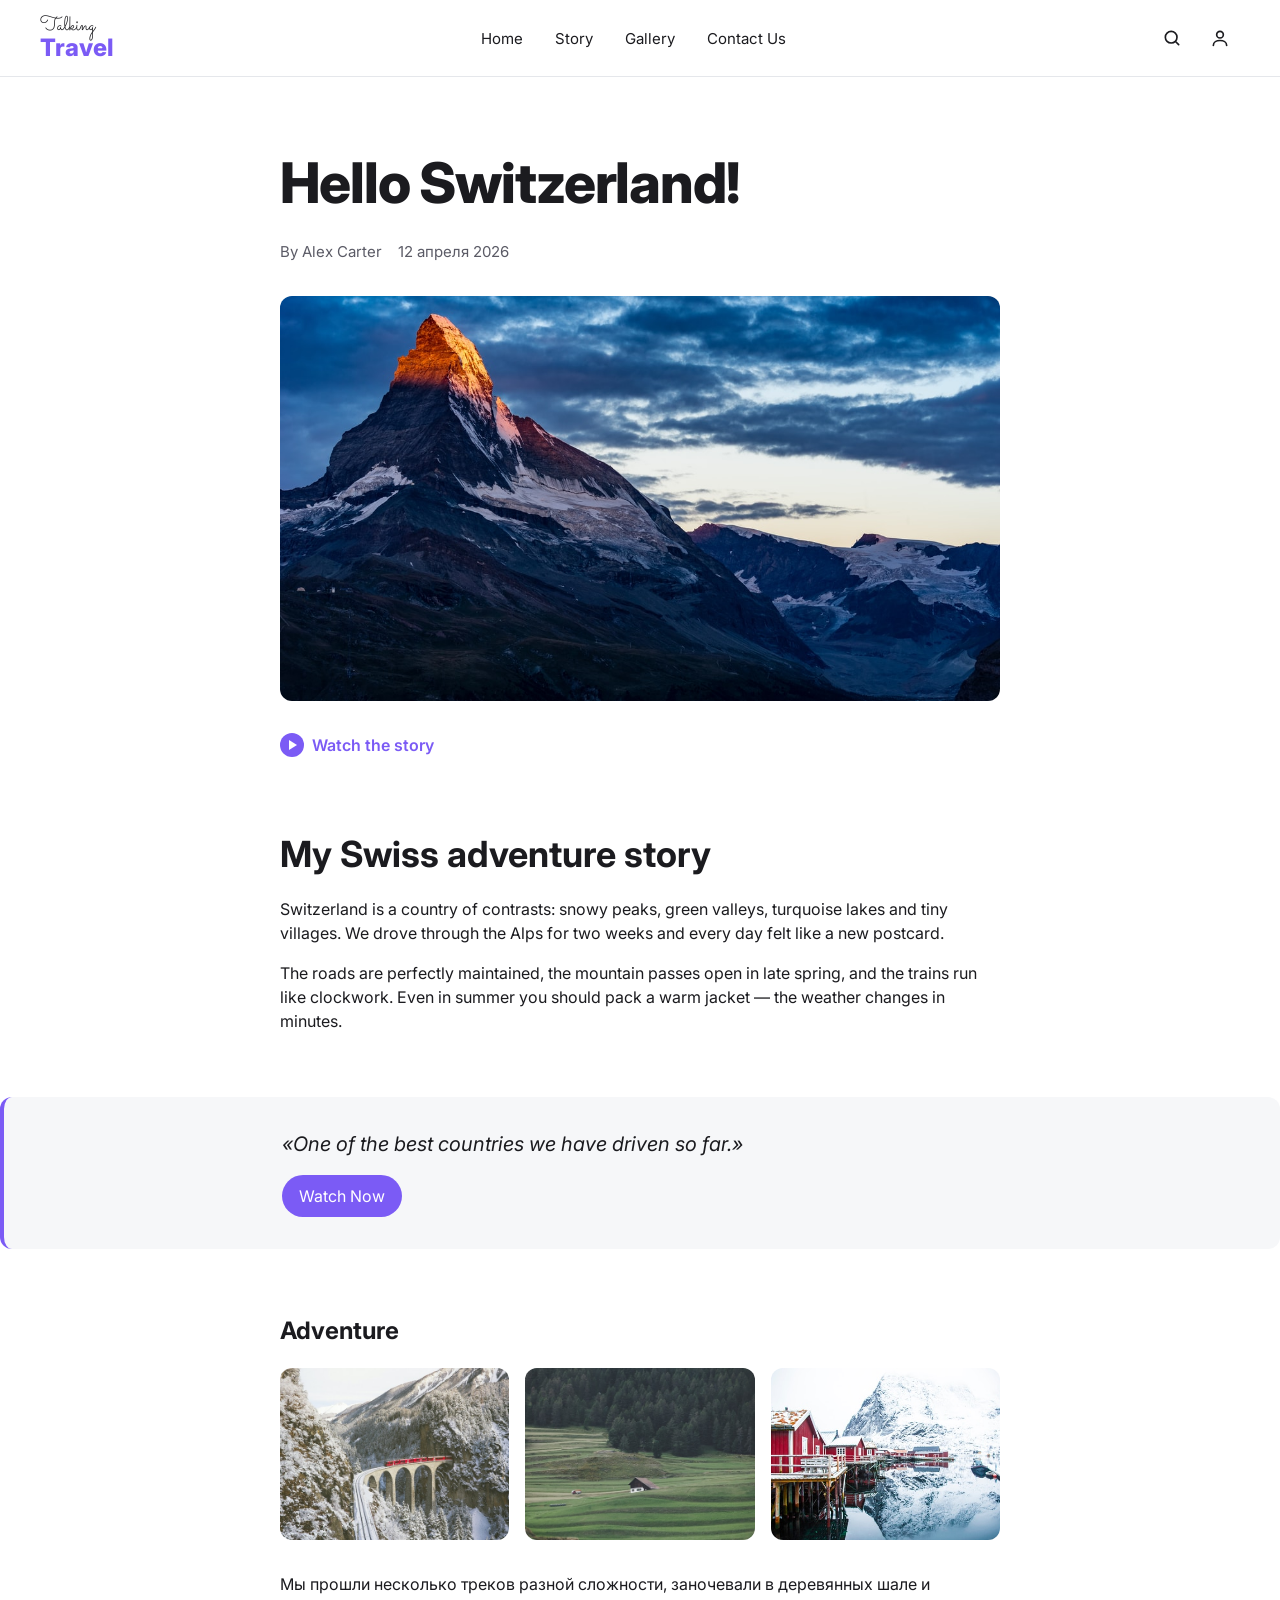
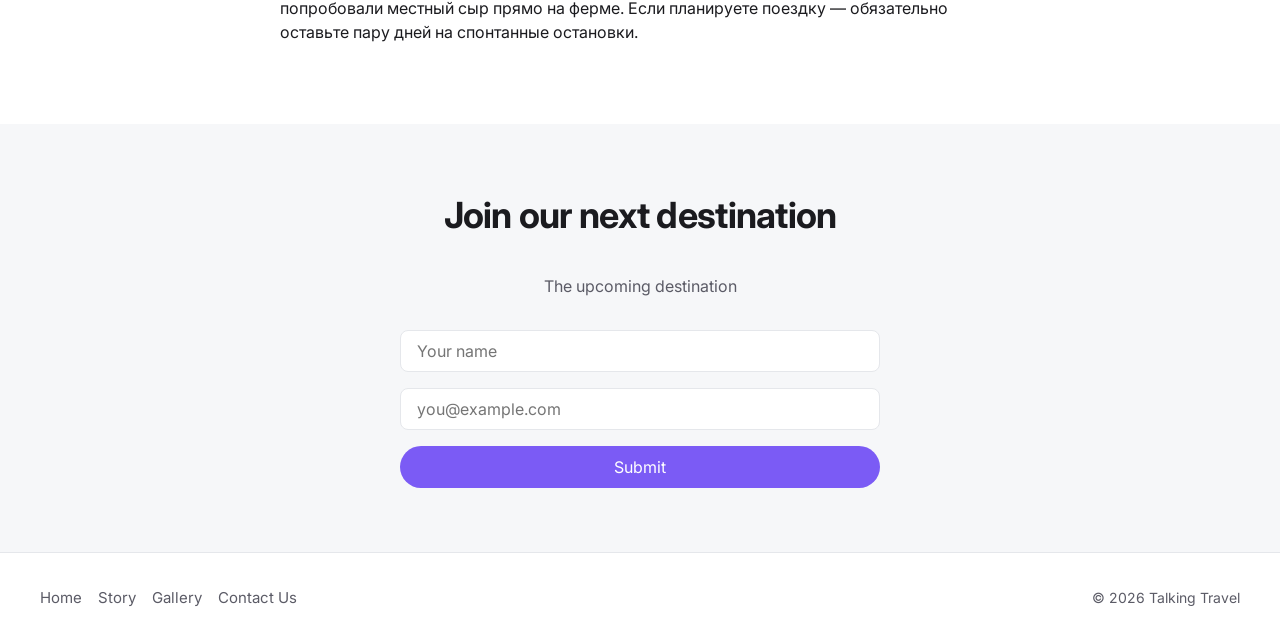
==== blog.html @ 144e3fc3 "add via guapso dkao'sd j" ====
<!DOCTYPE html>
<html lang="ru">
<head>
  <meta charset="UTF-8">
  <meta name="viewport" content="width=device-width, initial-scale=1">
  <title>Hello Switzerland! — Talking Travel</title>
  <link rel="preconnect" href="https://fonts.googleapis.com">
  <link rel="preconnect" href="https://fonts.gstatic.com" crossorigin>
  <link href="https://fonts.googleapis.com/css2?family=Inter:wght@400;600;700;800&family=Sacramento&display=swap" rel="stylesheet">
  <link rel="stylesheet" href="./css/style.css">
</head>
<body>
  <header class="site-header">
    <div class="container site-header__inner">
      <a class="logo" href="./index.html">
        <span class="logo__script">Talking</span>
        <span class="logo__bold">Travel</span>
      </a>

      <nav class="site-nav" aria-label="Основная навигация">
        <ul class="site-nav__list">
          <li><a class="site-nav__link" href="./index.html">Home</a></li>
          <li><a class="site-nav__link" href="./index.html#story">Story</a></li>
          <li><a class="site-nav__link" href="./index.html#gallery">Gallery</a></li>
          <li><a class="site-nav__link" href="#contact">Contact Us</a></li>
        </ul>
      </nav>

      <div class="site-header__actions">
        <button class="icon-button" type="button" aria-label="Поиск">
          <svg width="20" height="20" viewBox="0 0 24 24" fill="none" aria-hidden="true">
            <circle cx="11" cy="11" r="7" stroke="currentColor" stroke-width="2"/>
            <path d="M20 20l-3.5-3.5" stroke="currentColor" stroke-width="2" stroke-linecap="round"/>
          </svg>
        </button>
        <button class="icon-button" type="button" aria-label="Профиль">
          <svg width="20" height="20" viewBox="0 0 24 24" fill="none" aria-hidden="true">
            <circle cx="12" cy="8" r="4" stroke="currentColor" stroke-width="2"/>
            <path d="M4 21c0-4 4-6 8-6s8 2 8 6" stroke="currentColor" stroke-width="2" stroke-linecap="round"/>
          </svg>
        </button>
      </div>
    </div>
  </header>

  <main id="main">
    <article class="article">
      <header class="article__header">
        <div class="container article__container">
          <h1 class="article__title">Hello Switzerland!</h1>
          <div class="article__meta">
            <span class="article__author">By Alex Carter</span>
            <time datetime="2026-04-12">12 апреля 2026</time>
          </div>
          <img class="article__cover" src="./img/article-cover.jpg" alt="Заснеженные Альпы на закате" width="1200" height="675">
          <a class="article__video" href="#">
            <span class="icon-play" aria-hidden="true"></span>
            Watch the story
          </a>
        </div>
      </header>

      <section class="article__body" aria-labelledby="story-title">
        <div class="container article__container">
          <h2 id="story-title">My Swiss adventure story</h2>
          <p>
            Switzerland is a country of contrasts: snowy peaks, green valleys,
            turquoise lakes and tiny villages. We drove through the Alps for two
            weeks and every day felt like a new postcard.
          </p>
          <p>
            The roads are perfectly maintained, the mountain passes open in late
            spring, and the trains run like clockwork. Even in summer you should
            pack a warm jacket — the weather changes in minutes.
          </p>
        </div>
      </section>

      <blockquote class="blockquote">
        <div class="container article__container">
          <p>«One of the best countries we have driven so far.»</p>
          <a class="button button--primary" href="#">Watch Now</a>
        </div>
      </blockquote>

      <section class="adventure" aria-labelledby="adventure-title">
        <div class="container article__container">
          <h2 id="adventure-title">Adventure</h2>
          <div class="adventure__gallery">
            <img src="./img/adventure-1.jpg" alt="Дорога через перевал" width="400" height="300" loading="lazy">
            <img src="./img/adventure-2.jpg" alt="Деревянный шале" width="400" height="300" loading="lazy">
            <img src="./img/adventure-3.jpg" alt="Озеро в горах" width="400" height="300" loading="lazy">
          </div>
          <p>
            Мы прошли несколько треков разной сложности, заночевали в деревянных
            шале и попробовали местный сыр прямо на ферме. Если планируете поездку —
            обязательно оставьте пару дней на спонтанные остановки.
          </p>
        </div>
      </section>
    </article>

    <section class="join-form" id="join" aria-labelledby="join-title">
      <div class="container join-form__inner">
        <h2 id="join-title" class="section-title">Join our next destination</h2>
        <p class="join-form__subtitle">The upcoming destination</p>
        <form class="join-form__form" action="#" method="post">
          <label class="visually-hidden" for="join-name">Имя</label>
          <input id="join-name" name="name" type="text" placeholder="Your name" required>

          <label class="visually-hidden" for="join-email">Email</label>
          <input id="join-email" name="email" type="email" placeholder="you@example.com" required>

          <button class="button button--primary" type="submit">Submit</button>
        </form>
      </div>
    </section>
  </main>

  <footer class="site-footer" id="contact">
    <div class="container site-footer__inner">
      <nav aria-label="Навигация в подвале">
        <ul class="site-footer__list">
          <li><a href="./index.html">Home</a></li>
          <li><a href="./index.html#story">Story</a></li>
          <li><a href="./index.html#gallery">Gallery</a></li>
          <li><a href="#contact">Contact Us</a></li>
        </ul>
      </nav>
      <p class="site-footer__copy">© 2026 Talking Travel</p>
    </div>
  </footer>
</body>
</html>
---- css/style.css ----
/* ===== Токены ===== */
:root {
  --color-text: #1b1b1f;
  --color-muted: #5b5b66;
  --color-accent: #7B5BF5;
  --color-accent-hover: #6344E0;
  --color-surface: #ffffff;
  --color-surface-2: #f6f7f9;
  --color-border: #e5e7eb;

  --font-body: "Inter", system-ui, -apple-system, sans-serif;
  --font-script: "Sacramento", cursive;

  --step-0: 1rem;
  --step-1: 1.25rem;
  --step-2: clamp(1.5rem, 1rem + 2vw, 2.25rem);
  --step-3: clamp(2rem, 1.2rem + 3vw, 3.5rem);

  --space-2: 0.5rem;
  --space-4: 1rem;
  --space-8: 2rem;
  --space-16: 4rem;

  --radius-m: 12px;
  --radius-s: 8px;
  --radius-pill: 999px;
  --shadow-m: 0 1px 2px rgba(0,0,0,.04), 0 8px 24px rgba(0,0,0,.06);

  --container: 1200px;
}

/* ===== База ===== */
*, *::before, *::after { box-sizing: border-box; }
html { -webkit-text-size-adjust: 100%; scroll-behavior: smooth; }
body {
  margin: 0;
  font-family: var(--font-body);
  font-size: var(--step-0);
  line-height: 1.5;
  color: var(--color-text);
  background: var(--color-surface);
}
img { display: block; max-width: 100%; height: auto; }
a { color: inherit; }
button, input { font: inherit; }

:focus-visible {
  outline: 2px solid var(--color-accent);
  outline-offset: 2px;
}

.container {
  width: min(100% - 2 * var(--space-4), var(--container));
  margin-inline: auto;
}

.visually-hidden {
  position: absolute;
  width: 1px; height: 1px;
  margin: -1px; padding: 0;
  overflow: hidden;
  clip-path: inset(50%);
  white-space: nowrap;
}

.section-title {
  font-size: var(--step-2);
  margin: 0 0 var(--space-8);
  letter-spacing: -0.02em;
}

.eyebrow {
  text-transform: uppercase;
  letter-spacing: 0.08em;
  font-size: 0.75rem;
  font-weight: 600;
  color: var(--color-accent);
  margin: 0 0 var(--space-2);
}

.accent { color: var(--color-accent); }

/* ===== Шапка ===== */
.site-header {
  background: var(--color-surface);
  border-bottom: 1px solid var(--color-border);
  position: sticky;
  top: 0;
  z-index: 10;
}
.site-header__inner {
  display: flex;
  align-items: center;
  justify-content: space-between;
  gap: var(--space-4);
  padding-block: var(--space-4);
}

.logo {
  text-decoration: none;
  line-height: 1;
  display: inline-flex;
  flex-direction: column;
}
.logo__script {
  font-family: var(--font-script);
  font-size: 1.25rem;
  color: var(--color-text);
  line-height: 1;
}
.logo__bold {
  font-size: 1.5rem;
  font-weight: 800;
  color: var(--color-accent);
  line-height: 1;
}

.site-nav__list {
  display: flex;
  gap: var(--space-8);
  margin: 0; padding: 0;
  list-style: none;
}
.site-nav__link {
  text-decoration: none;
  color: var(--color-text);
  font-size: 0.9375rem;
}
.site-nav__link:hover { color: var(--color-accent); }
.site-nav__link[aria-current="page"] {
  color: var(--color-accent);
  font-weight: 600;
}

.site-header__actions {
  display: flex;
  gap: var(--space-2);
}
.icon-button {
  display: inline-flex;
  align-items: center;
  justify-content: center;
  width: 40px;
  height: 40px;
  border: none;
  background: transparent;
  border-radius: var(--radius-pill);
  color: var(--color-text);
  cursor: pointer;
  transition: background-color .15s ease, color .15s ease;
}
.icon-button:hover {
  background: var(--color-surface-2);
  color: var(--color-accent);
}

/* ===== Hero ===== */
.hero {
  background-image:
    linear-gradient(rgba(0,0,0,0.35), rgba(0,0,0,0.35)),
    url("../img/hero.jpg");
  background-size: cover;
  background-position: center;
  color: #fff;
}
.hero__inner {
  padding-block: var(--space-16);
  max-width: 720px;
}
.hero__title {
  font-size: var(--step-3);
  font-weight: 800;
  letter-spacing: -0.02em;
  margin: 0 0 var(--space-4);
  text-wrap: balance;
}
.hero__title .accent { color: #d6c7ff; }
.hero__text {
  font-size: var(--step-1);
  margin: 0 0 var(--space-8);
  max-width: 55ch;
  color: rgba(255,255,255,0.9);
}
.hero__actions {
  display: flex;
  flex-wrap: wrap;
  gap: var(--space-2);
}

/* Кнопки */
.button {
  display: inline-flex;
  align-items: center;
  gap: var(--space-2);
  padding: var(--space-2) var(--space-4);
  border-radius: var(--radius-pill);
  border: 1px solid transparent;
  text-decoration: none;
  cursor: pointer;
  transition: background-color .15s ease, color .15s ease, border-color .15s ease;
}
.button--primary {
  background: var(--color-accent);
  color: #fff;
}
.button--primary:hover { background: var(--color-accent-hover); }
.button--ghost {
  background: transparent;
  color: #fff;
  border-color: rgba(255,255,255,0.4);
}
.button--ghost:hover { border-color: #fff; }
.button--link {
  background: transparent;
  color: var(--color-text);
  padding: 0;
}
.button--link:hover { color: var(--color-accent); }
.button:active { transform: translateY(1px); }

/* Иконка play */
.icon-play {
  display: inline-block;
  width: 24px;
  height: 24px;
  border-radius: 50%;
  background: currentColor;
  position: relative;
  flex-shrink: 0;
}
.icon-play::after {
  content: "";
  position: absolute;
  top: 50%; left: 55%;
  transform: translate(-50%, -50%);
  border-style: solid;
  border-width: 5px 0 5px 8px;
  border-color: transparent transparent transparent var(--color-surface);
}
.button--ghost .icon-play { background: #fff; }
.button--ghost .icon-play::after { border-left-color: var(--color-accent); }

/* ===== Featured ===== */
.featured { padding-block: var(--space-16); }
.featured__inner {
  display: grid;
  gap: var(--space-8);
}
.featured__image {
  border-radius: var(--radius-m);
  box-shadow: var(--shadow-m);
}
.featured h2 {
  font-size: var(--step-2);
  margin: 0 0 var(--space-4);
  letter-spacing: -0.02em;
}
.featured__text {
  margin: 0 0 var(--space-8);
  max-width: 55ch;
  color: var(--color-muted);
}

/* ===== Destinations ===== */
.destinations { padding-block: var(--space-16); }
.destination-grid {
  display: grid;
  gap: var(--space-8);
  grid-template-columns: repeat(auto-fit, minmax(220px, 1fr));
  margin: 0; padding: 0;
  list-style: none;
}
.destination-card {
  display: flex;
  flex-direction: column;
  gap: var(--space-4);
  text-align: center;
}
.destination-card img {
  border-radius: var(--radius-m);
  aspect-ratio: 4 / 3;
  object-fit: cover;
  width: 100%;
}
.destination-card__title {
  margin: 0;
  font-size: var(--step-1);
  font-weight: 600;
}

/* ===== Join form ===== */
.join-form {
  background: var(--color-surface-2);
  padding-block: var(--space-16);
}
.join-form__inner {
  max-width: 480px;
  margin-inline: auto;
  text-align: center;
}
.join-form__subtitle {
  color: var(--color-muted);
  margin: 0 0 var(--space-8);
}
.join-form__form {
  display: grid;
  gap: var(--space-4);
  text-align: left;
}
.join-form__form input {
  width: 100%;
  padding: var(--space-2) var(--space-4);
  border: 1px solid var(--color-border);
  border-radius: var(--radius-s);
  background: var(--color-surface);
}
.join-form__form input:focus {
  border-color: var(--color-accent);
  outline: none;
  box-shadow: 0 0 0 3px rgba(123, 91, 245, 0.15);
}
.join-form__form .button {
  justify-content: center;
}

/* ===== Recent story ===== */
.recent { padding-block: var(--space-16); }
.recent-grid {
  display: grid;
  gap: var(--space-8);
  grid-template-columns: 1fr;
  margin: 0; padding: 0;
  list-style: none;
}
.story-card {
  display: flex;
  flex-direction: column;
  gap: var(--space-2);
}
.story-card img {
  border-radius: var(--radius-m);
  aspect-ratio: 4 / 3;
  object-fit: cover;
  width: 100%;
}
.story-card--large img { aspect-ratio: 16 / 9; }
.story-card__title {
  margin: 0;
  font-size: var(--step-1);
  font-weight: 600;
}
.story-card--large .story-card__title { font-size: var(--step-2); }
.story-card__excerpt {
  margin: 0;
  color: var(--color-muted);
}
.story-card__date {
  color: var(--color-muted);
  font-size: 0.875rem;
}

/* ===== Подвал ===== */
.site-footer {
  background: var(--color-surface);
  border-top: 1px solid var(--color-border);
  padding-block: var(--space-8);
}
.site-footer__inner {
  display: flex;
  flex-direction: column;
  gap: var(--space-4);
  align-items: flex-start;
}
.site-footer__list {
  display: flex;
  flex-wrap: wrap;
  gap: var(--space-4);
  list-style: none;
  padding: 0; margin: 0;
}
.site-footer__list a {
  text-decoration: none;
  color: var(--color-muted);
  font-size: 0.9375rem;
}
.site-footer__list a:hover { color: var(--color-accent); }
.site-footer__copy {
  color: var(--color-muted);
  margin: 0;
  font-size: 0.875rem;
}

/* ===== Blog article ===== */
.article { padding-block: var(--space-16); }
.article__container {
  max-width: 720px;
}
.article__header {
  margin-bottom: var(--space-16);
}
.article__title {
  font-size: var(--step-3);
  font-weight: 800;
  letter-spacing: -0.02em;
  margin: 0 0 var(--space-4);
}
.article__meta {
  display: flex;
  gap: var(--space-4);
  color: var(--color-muted);
  font-size: 0.9375rem;
  margin-bottom: var(--space-8);
}
.article__cover {
  border-radius: var(--radius-m);
  margin-bottom: var(--space-8);
  width: 100%;
  aspect-ratio: 16 / 9;
  object-fit: cover;
}
.article__video {
  display: inline-flex;
  align-items: center;
  gap: var(--space-2);
  text-decoration: none;
  color: var(--color-accent);
  font-weight: 600;
}
.article__video .icon-play { background: var(--color-accent); }
.article__video .icon-play::after { border-left-color: #fff; }

.article__body h2 {
  font-size: var(--step-2);
  margin: 0 0 var(--space-4);
}
.article__body p {
  margin: 0 0 var(--space-4);
  color: var(--color-text);
}
.article__body { margin-bottom: var(--space-16); }

/* Blockquote */
.blockquote {
  background: var(--color-surface-2);
  border-left: 4px solid var(--color-accent);
  border-radius: var(--radius-m);
  padding: var(--space-8);
  margin: 0 0 var(--space-16);
}
.blockquote p {
  font-style: italic;
  font-size: var(--step-1);
  margin: 0 0 var(--space-4);
}

/* Adventure */
.adventure__gallery {
  display: grid;
  gap: var(--space-4);
  grid-template-columns: repeat(auto-fit, minmax(180px, 1fr));
  margin-bottom: var(--space-8);
}
.adventure__gallery img {
  border-radius: var(--radius-m);
  aspect-ratio: 4 / 3;
  object-fit: cover;
  width: 100%;
}

/* ===== Адаптив: планшет (768px и шире) ===== */
@media (min-width: 48em) {
  .featured__inner {
    grid-template-columns: 1fr 1fr;
    align-items: center;
  }
  .recent-grid {
    grid-template-columns: 2fr 1fr;
    grid-template-areas:
      "large small1"
      "large small2";
  }
  .recent-grid__large { grid-area: large; }
  .recent-grid li:nth-child(2) { grid-area: small1; }
  .recent-grid li:nth-child(3) { grid-area: small2; }

  .site-footer__inner {
    flex-direction: row;
    justify-content: space-between;
    align-items: center;
  }
}

/* ===== Адаптив: мобильный (до 768px) ===== */
@media (max-width: 47.99em) {
  .site-header__inner {
    flex-wrap: wrap;
  }
  .site-nav {
    order: 3;
    width: 100%;
  }
  .site-nav__list {
    flex-direction: column;
    gap: var(--space-2);
    padding-block: var(--space-4);
    border-top: 1px solid var(--color-border);
  }
  .hero__inner { padding-block: var(--space-8); }
  .hero__title { font-size: clamp(1.75rem, 1.2rem + 4vw, 2.5rem); }
  .destination-grid {
    grid-template-columns: repeat(auto-fit, minmax(160px, 1fr));
  }
  .adventure__gallery {
    grid-template-columns: 1fr;
  }
}

/* ===== Состояния ===== */
.button[disabled],
.button:disabled {
  opacity: 0.5;
  cursor: not-allowed;
  pointer-events: none;
}

.button--primary:focus-visible,
.button--ghost:focus-visible,
.button--link:focus-visible {
  outline: 2px solid var(--color-accent);
  outline-offset: 2px;
}

.button--ghost:focus-visible {
  outline-color: #fff;
}

.site-nav__link:focus-visible {
  outline: 2px solid var(--color-accent);
  outline-offset: 4px;
  border-radius: 4px;
}

/* Уважение к настройкам пользователя */
@media (prefers-reduced-motion: reduce) {
  *, *::before, *::after {
    transition-duration: 0.01ms !important;
    animation-duration: 0.01ms !important;
    scroll-behavior: auto !important;
  }
}
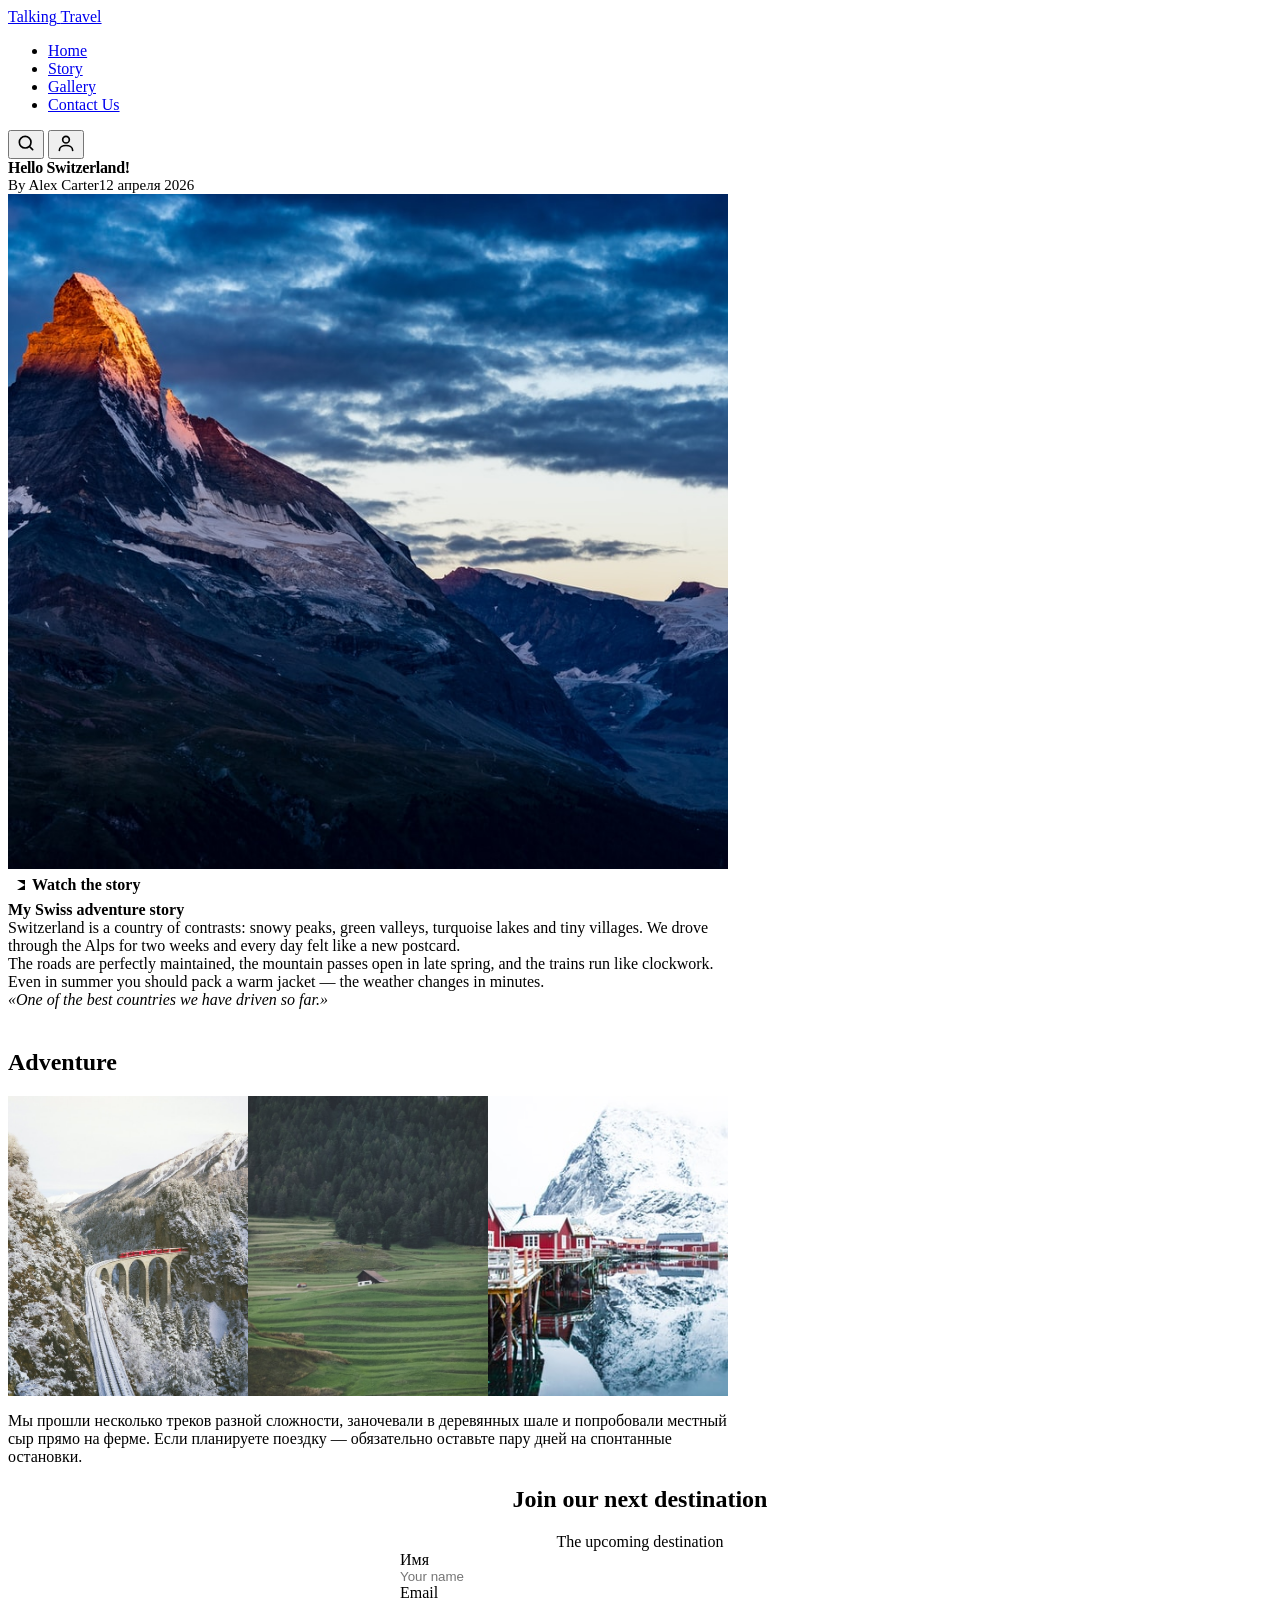
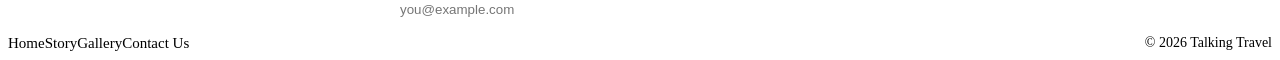
==== commit 3f8800ff: "xd" ====
--- a/blog.html
+++ b/blog.html
@@ -1,134 +1,134 @@
-<!DOCTYPE html>
-<html lang="ru">
-<head>
-  <meta charset="UTF-8">
-  <meta name="viewport" content="width=device-width, initial-scale=1">
-  <title>Hello Switzerland! — Talking Travel</title>
-  <link rel="preconnect" href="https://fonts.googleapis.com">
-  <link rel="preconnect" href="https://fonts.gstatic.com" crossorigin>
-  <link href="https://fonts.googleapis.com/css2?family=Inter:wght@400;600;700;800&family=Sacramento&display=swap" rel="stylesheet">
-  <link rel="stylesheet" href="./css/style.css">
-</head>
-<body>
-  <header class="site-header">
-    <div class="container site-header__inner">
-      <a class="logo" href="./index.html">
-        <span class="logo__script">Talking</span>
-        <span class="logo__bold">Travel</span>
-      </a>
-
-      <nav class="site-nav" aria-label="Основная навигация">
-        <ul class="site-nav__list">
-          <li><a class="site-nav__link" href="./index.html">Home</a></li>
-          <li><a class="site-nav__link" href="./index.html#story">Story</a></li>
-          <li><a class="site-nav__link" href="./index.html#gallery">Gallery</a></li>
-          <li><a class="site-nav__link" href="#contact">Contact Us</a></li>
-        </ul>
-      </nav>
-
-      <div class="site-header__actions">
-        <button class="icon-button" type="button" aria-label="Поиск">
-          <svg width="20" height="20" viewBox="0 0 24 24" fill="none" aria-hidden="true">
-            <circle cx="11" cy="11" r="7" stroke="currentColor" stroke-width="2"/>
-            <path d="M20 20l-3.5-3.5" stroke="currentColor" stroke-width="2" stroke-linecap="round"/>
-          </svg>
-        </button>
-        <button class="icon-button" type="button" aria-label="Профиль">
-          <svg width="20" height="20" viewBox="0 0 24 24" fill="none" aria-hidden="true">
-            <circle cx="12" cy="8" r="4" stroke="currentColor" stroke-width="2"/>
-            <path d="M4 21c0-4 4-6 8-6s8 2 8 6" stroke="currentColor" stroke-width="2" stroke-linecap="round"/>
-          </svg>
-        </button>
-      </div>
-    </div>
-  </header>
-
-  <main id="main">
-    <article class="article">
-      <header class="article__header">
-        <div class="container article__container">
-          <h1 class="article__title">Hello Switzerland!</h1>
-          <div class="article__meta">
-            <span class="article__author">By Alex Carter</span>
-            <time datetime="2026-04-12">12 апреля 2026</time>
-          </div>
-          <img class="article__cover" src="./img/article-cover.jpg" alt="Заснеженные Альпы на закате" width="1200" height="675">
-          <a class="article__video" href="#">
-            <span class="icon-play" aria-hidden="true"></span>
-            Watch the story
-          </a>
-        </div>
-      </header>
-
-      <section class="article__body" aria-labelledby="story-title">
-        <div class="container article__container">
-          <h2 id="story-title">My Swiss adventure story</h2>
-          <p>
-            Switzerland is a country of contrasts: snowy peaks, green valleys,
-            turquoise lakes and tiny villages. We drove through the Alps for two
-            weeks and every day felt like a new postcard.
-          </p>
-          <p>
-            The roads are perfectly maintained, the mountain passes open in late
-            spring, and the trains run like clockwork. Even in summer you should
-            pack a warm jacket — the weather changes in minutes.
-          </p>
-        </div>
-      </section>
-
-      <blockquote class="blockquote">
-        <div class="container article__container">
-          <p>«One of the best countries we have driven so far.»</p>
-          <a class="button button--primary" href="#">Watch Now</a>
-        </div>
-      </blockquote>
-
-      <section class="adventure" aria-labelledby="adventure-title">
-        <div class="container article__container">
-          <h2 id="adventure-title">Adventure</h2>
-          <div class="adventure__gallery">
-            <img src="./img/adventure-1.jpg" alt="Дорога через перевал" width="400" height="300" loading="lazy">
-            <img src="./img/adventure-2.jpg" alt="Деревянный шале" width="400" height="300" loading="lazy">
-            <img src="./img/adventure-3.jpg" alt="Озеро в горах" width="400" height="300" loading="lazy">
-          </div>
-          <p>
-            Мы прошли несколько треков разной сложности, заночевали в деревянных
-            шале и попробовали местный сыр прямо на ферме. Если планируете поездку —
-            обязательно оставьте пару дней на спонтанные остановки.
-          </p>
-        </div>
-      </section>
-    </article>
-
-    <section class="join-form" id="join" aria-labelledby="join-title">
-      <div class="container join-form__inner">
-        <h2 id="join-title" class="section-title">Join our next destination</h2>
-        <p class="join-form__subtitle">The upcoming destination</p>
-        <form class="join-form__form" action="#" method="post">
-          <label class="visually-hidden" for="join-name">Имя</label>
-          <input id="join-name" name="name" type="text" placeholder="Your name" required>
-
-          <label class="visually-hidden" for="join-email">Email</label>
-          <input id="join-email" name="email" type="email" placeholder="you@example.com" required>
-
-          <button class="button button--primary" type="submit">Submit</button>
-        </form>
-      </div>
-    </section>
-  </main>
-
-  <footer class="site-footer" id="contact">
-    <div class="container site-footer__inner">
-      <nav aria-label="Навигация в подвале">
-        <ul class="site-footer__list">
-          <li><a href="./index.html">Home</a></li>
-          <li><a href="./index.html#story">Story</a></li>
-          <li><a href="./index.html#gallery">Gallery</a></li>
-          <li><a href="#contact">Contact Us</a></li>
-        </ul>
-      </nav>
-      <p class="site-footer__copy">© 2026 Talking Travel</p>
-    </div>
-  </footer>
-</body>
+<!DOCTYPE html>
+<html lang="ru">
+<head>
+  <meta charset="UTF-8">
+  <meta name="viewport" content="width=device-width, initial-scale=1">
+  <title>Hello Switzerland! — Talking Travel</title>
+  <link rel="preconnect" href="https://fonts.googleapis.com">
+  <link rel="preconnect" href="https://fonts.gstatic.com" crossorigin>
+  <link href="https://fonts.googleapis.com/css2?family=Inter:wght@400;600;700;800&family=Sacramento&display=swap" rel="stylesheet">
+  <link rel="stylesheet" href="./css/style.css">
+</head>
+<body>
+  <header class="site-header">
+    <div class="container site-header__inner">
+      <a class="logo" href="./index.html">
+        <span class="logo__script">Talking</span>
+        <span class="logo__bold">Travel</span>
+      </a>
+
+      <nav class="site-nav" aria-label="Основная навигация">
+        <ul class="site-nav__list">
+          <li><a class="site-nav__link" href="./index.html">Home</a></li>
+          <li><a class="site-nav__link" href="./index.html#story">Story</a></li>
+          <li><a class="site-nav__link" href="./index.html#gallery">Gallery</a></li>
+          <li><a class="site-nav__link" href="#contact">Contact Us</a></li>
+        </ul>
+      </nav>
+
+      <div class="site-header__actions">
+        <button class="icon-button" type="button" aria-label="Поиск">
+          <svg width="20" height="20" viewBox="0 0 24 24" fill="none" aria-hidden="true">
+            <circle cx="11" cy="11" r="7" stroke="currentColor" stroke-width="2"/>
+            <path d="M20 20l-3.5-3.5" stroke="currentColor" stroke-width="2" stroke-linecap="round"/>
+          </svg>
+        </button>
+        <button class="icon-button" type="button" aria-label="Профиль">
+          <svg width="20" height="20" viewBox="0 0 24 24" fill="none" aria-hidden="true">
+            <circle cx="12" cy="8" r="4" stroke="currentColor" stroke-width="2"/>
+            <path d="M4 21c0-4 4-6 8-6s8 2 8 6" stroke="currentColor" stroke-width="2" stroke-linecap="round"/>
+          </svg>
+        </button>
+      </div>
+    </div>
+  </header>
+
+  <main id="main">
+    <article class="article">
+      <header class="article__header">
+        <div class="container article__container">
+          <h1 class="article__title">Hello Switzerland!</h1>
+          <div class="article__meta">
+            <span class="article__author">By Alex Carter</span>
+            <time datetime="2026-04-12">12 апреля 2026</time>
+          </div>
+          <img class="article__cover" src="./img/article-cover.jpg" alt="Заснеженные Альпы на закате" width="1200" height="675">
+          <a class="article__video" href="#">
+            <span class="icon-play" aria-hidden="true"></span>
+            Watch the story
+          </a>
+        </div>
+      </header>
+
+      <section class="article__body" aria-labelledby="story-title">
+        <div class="container article__container">
+          <h2 id="story-title">My Swiss adventure story</h2>
+          <p>
+            Switzerland is a country of contrasts: snowy peaks, green valleys,
+            turquoise lakes and tiny villages. We drove through the Alps for two
+            weeks and every day felt like a new postcard.
+          </p>
+          <p>
+            The roads are perfectly maintained, the mountain passes open in late
+            spring, and the trains run like clockwork. Even in summer you should
+            pack a warm jacket — the weather changes in minutes.
+          </p>
+        </div>
+      </section>
+
+      <blockquote class="blockquote">
+        <div class="container article__container">
+          <p>«One of the best countries we have driven so far.»</p>
+          <a class="button button--primary" href="#">Watch Now</a>
+        </div>
+      </blockquote>
+
+      <section class="adventure" aria-labelledby="adventure-title">
+        <div class="container article__container">
+          <h2 id="adventure-title">Adventure</h2>
+          <div class="adventure__gallery">
+            <img src="./img/adventure-1.jpg" alt="Дорога через перевал" width="400" height="300" loading="lazy">
+            <img src="./img/adventure-2.jpg" alt="Деревянный шале" width="400" height="300" loading="lazy">
+            <img src="./img/adventure-3.jpg" alt="Озеро в горах" width="400" height="300" loading="lazy">
+          </div>
+          <p>
+            Мы прошли несколько треков разной сложности, заночевали в деревянных
+            шале и попробовали местный сыр прямо на ферме. Если планируете поездку —
+            обязательно оставьте пару дней на спонтанные остановки.
+          </p>
+        </div>
+      </section>
+    </article>
+
+    <section class="join-form" id="join" aria-labelledby="join-title">
+      <div class="container join-form__inner">
+        <h2 id="join-title" class="section-title">Join our next destination</h2>
+        <p class="join-form__subtitle">The upcoming destination</p>
+        <form class="join-form__form" action="#" method="post">
+          <label class="visually-hidden" for="join-name">Имя</label>
+          <input id="join-name" name="name" type="text" placeholder="Your name" required>
+
+          <label class="visually-hidden" for="join-email">Email</label>
+          <input id="join-email" name="email" type="email" placeholder="you@example.com" required>
+
+          <button class="button button--primary" type="submit">Submit</button>
+        </form>
+      </div>
+    </section>
+  </main>
+
+  <footer class="site-footer" id="contact">
+    <div class="container site-footer__inner">
+      <nav aria-label="Навигация в подвале">
+        <ul class="site-footer__list">
+          <li><a href="./index.html">Home</a></li>
+          <li><a href="./index.html#story">Story</a></li>
+          <li><a href="./index.html#gallery">Gallery</a></li>
+          <li><a href="#contact">Contact Us</a></li>
+        </ul>
+      </nav>
+      <p class="site-footer__copy">© 2026 Talking Travel</p>
+    </div>
+  </footer>
+</body>
 </html>
--- a/css/style.css
+++ b/css/style.css
@@ -1,550 +1,1239 @@
-/* ===== Токены ===== */
-:root {
-  --color-text: #1b1b1f;
-  --color-muted: #5b5b66;
-  --color-accent: #7B5BF5;
-  --color-accent-hover: #6344E0;
-  --color-surface: #ffffff;
-  --color-surface-2: #f6f7f9;
-  --color-border: #e5e7eb;
-
-  --font-body: "Inter", system-ui, -apple-system, sans-serif;
-  --font-script: "Sacramento", cursive;
-
-  --step-0: 1rem;
-  --step-1: 1.25rem;
-  --step-2: clamp(1.5rem, 1rem + 2vw, 2.25rem);
-  --step-3: clamp(2rem, 1.2rem + 3vw, 3.5rem);
-
-  --space-2: 0.5rem;
-  --space-4: 1rem;
-  --space-8: 2rem;
-  --space-16: 4rem;
-
-  --radius-m: 12px;
-  --radius-s: 8px;
-  --radius-pill: 999px;
-  --shadow-m: 0 1px 2px rgba(0,0,0,.04), 0 8px 24px rgba(0,0,0,.06);
-
-  --container: 1200px;
-}
-
-/* ===== База ===== */
-*, *::before, *::after { box-sizing: border-box; }
-html { -webkit-text-size-adjust: 100%; scroll-behavior: smooth; }
-body {
-  margin: 0;
-  font-family: var(--font-body);
-  font-size: var(--step-0);
-  line-height: 1.5;
-  color: var(--color-text);
-  background: var(--color-surface);
-}
-img { display: block; max-width: 100%; height: auto; }
-a { color: inherit; }
-button, input { font: inherit; }
-
-:focus-visible {
-  outline: 2px solid var(--color-accent);
-  outline-offset: 2px;
-}
-
-.container {
-  width: min(100% - 2 * var(--space-4), var(--container));
-  margin-inline: auto;
-}
-
-.visually-hidden {
-  position: absolute;
-  width: 1px; height: 1px;
-  margin: -1px; padding: 0;
-  overflow: hidden;
-  clip-path: inset(50%);
-  white-space: nowrap;
-}
-
-.section-title {
-  font-size: var(--step-2);
-  margin: 0 0 var(--space-8);
-  letter-spacing: -0.02em;
-}
-
-.eyebrow {
-  text-transform: uppercase;
-  letter-spacing: 0.08em;
-  font-size: 0.75rem;
-  font-weight: 600;
-  color: var(--color-accent);
-  margin: 0 0 var(--space-2);
-}
-
-.accent { color: var(--color-accent); }
-
-/* ===== Шапка ===== */
-.site-header {
-  background: var(--color-surface);
-  border-bottom: 1px solid var(--color-border);
-  position: sticky;
-  top: 0;
-  z-index: 10;
-}
-.site-header__inner {
-  display: flex;
-  align-items: center;
-  justify-content: space-between;
-  gap: var(--space-4);
-  padding-block: var(--space-4);
-}
-
-.logo {
-  text-decoration: none;
-  line-height: 1;
-  display: inline-flex;
-  flex-direction: column;
-}
-.logo__script {
-  font-family: var(--font-script);
-  font-size: 1.25rem;
-  color: var(--color-text);
-  line-height: 1;
-}
-.logo__bold {
-  font-size: 1.5rem;
-  font-weight: 800;
-  color: var(--color-accent);
-  line-height: 1;
-}
-
-.site-nav__list {
-  display: flex;
-  gap: var(--space-8);
-  margin: 0; padding: 0;
-  list-style: none;
-}
-.site-nav__link {
-  text-decoration: none;
-  color: var(--color-text);
-  font-size: 0.9375rem;
-}
-.site-nav__link:hover { color: var(--color-accent); }
-.site-nav__link[aria-current="page"] {
-  color: var(--color-accent);
-  font-weight: 600;
-}
-
-.site-header__actions {
-  display: flex;
-  gap: var(--space-2);
-}
-.icon-button {
-  display: inline-flex;
-  align-items: center;
-  justify-content: center;
-  width: 40px;
-  height: 40px;
-  border: none;
-  background: transparent;
-  border-radius: var(--radius-pill);
-  color: var(--color-text);
-  cursor: pointer;
-  transition: background-color .15s ease, color .15s ease;
-}
-.icon-button:hover {
-  background: var(--color-surface-2);
-  color: var(--color-accent);
-}
-
-/* ===== Hero ===== */
-.hero {
-  background-image:
-    linear-gradient(rgba(0,0,0,0.35), rgba(0,0,0,0.35)),
-    url("../img/hero.jpg");
-  background-size: cover;
-  background-position: center;
-  color: #fff;
-}
-.hero__inner {
-  padding-block: var(--space-16);
-  max-width: 720px;
-}
-.hero__title {
-  font-size: var(--step-3);
-  font-weight: 800;
-  letter-spacing: -0.02em;
-  margin: 0 0 var(--space-4);
-  text-wrap: balance;
-}
-.hero__title .accent { color: #d6c7ff; }
-.hero__text {
-  font-size: var(--step-1);
-  margin: 0 0 var(--space-8);
-  max-width: 55ch;
-  color: rgba(255,255,255,0.9);
-}
-.hero__actions {
-  display: flex;
-  flex-wrap: wrap;
-  gap: var(--space-2);
-}
-
-/* Кнопки */
-.button {
-  display: inline-flex;
-  align-items: center;
-  gap: var(--space-2);
-  padding: var(--space-2) var(--space-4);
-  border-radius: var(--radius-pill);
-  border: 1px solid transparent;
-  text-decoration: none;
-  cursor: pointer;
-  transition: background-color .15s ease, color .15s ease, border-color .15s ease;
-}
-.button--primary {
-  background: var(--color-accent);
-  color: #fff;
-}
-.button--primary:hover { background: var(--color-accent-hover); }
-.button--ghost {
-  background: transparent;
-  color: #fff;
-  border-color: rgba(255,255,255,0.4);
-}
-.button--ghost:hover { border-color: #fff; }
-.button--link {
-  background: transparent;
-  color: var(--color-text);
-  padding: 0;
-}
-.button--link:hover { color: var(--color-accent); }
-.button:active { transform: translateY(1px); }
-
-/* Иконка play */
-.icon-play {
-  display: inline-block;
-  width: 24px;
-  height: 24px;
-  border-radius: 50%;
-  background: currentColor;
-  position: relative;
-  flex-shrink: 0;
-}
-.icon-play::after {
-  content: "";
-  position: absolute;
-  top: 50%; left: 55%;
-  transform: translate(-50%, -50%);
-  border-style: solid;
-  border-width: 5px 0 5px 8px;
-  border-color: transparent transparent transparent var(--color-surface);
-}
-.button--ghost .icon-play { background: #fff; }
-.button--ghost .icon-play::after { border-left-color: var(--color-accent); }
-
-/* ===== Featured ===== */
-.featured { padding-block: var(--space-16); }
-.featured__inner {
-  display: grid;
-  gap: var(--space-8);
-}
-.featured__image {
-  border-radius: var(--radius-m);
-  box-shadow: var(--shadow-m);
-}
-.featured h2 {
-  font-size: var(--step-2);
-  margin: 0 0 var(--space-4);
-  letter-spacing: -0.02em;
-}
-.featured__text {
-  margin: 0 0 var(--space-8);
-  max-width: 55ch;
-  color: var(--color-muted);
-}
-
-/* ===== Destinations ===== */
-.destinations { padding-block: var(--space-16); }
-.destination-grid {
-  display: grid;
-  gap: var(--space-8);
-  grid-template-columns: repeat(auto-fit, minmax(220px, 1fr));
-  margin: 0; padding: 0;
-  list-style: none;
-}
-.destination-card {
-  display: flex;
-  flex-direction: column;
-  gap: var(--space-4);
-  text-align: center;
-}
-.destination-card img {
-  border-radius: var(--radius-m);
-  aspect-ratio: 4 / 3;
-  object-fit: cover;
-  width: 100%;
-}
-.destination-card__title {
-  margin: 0;
-  font-size: var(--step-1);
-  font-weight: 600;
-}
-
-/* ===== Join form ===== */
-.join-form {
-  background: var(--color-surface-2);
-  padding-block: var(--space-16);
-}
-.join-form__inner {
-  max-width: 480px;
-  margin-inline: auto;
-  text-align: center;
-}
-.join-form__subtitle {
-  color: var(--color-muted);
-  margin: 0 0 var(--space-8);
-}
-.join-form__form {
-  display: grid;
-  gap: var(--space-4);
-  text-align: left;
-}
-.join-form__form input {
-  width: 100%;
-  padding: var(--space-2) var(--space-4);
-  border: 1px solid var(--color-border);
-  border-radius: var(--radius-s);
-  background: var(--color-surface);
-}
-.join-form__form input:focus {
-  border-color: var(--color-accent);
-  outline: none;
-  box-shadow: 0 0 0 3px rgba(123, 91, 245, 0.15);
-}
-.join-form__form .button {
-  justify-content: center;
-}
-
-/* ===== Recent story ===== */
-.recent { padding-block: var(--space-16); }
-.recent-grid {
-  display: grid;
-  gap: var(--space-8);
-  grid-template-columns: 1fr;
-  margin: 0; padding: 0;
-  list-style: none;
-}
-.story-card {
-  display: flex;
-  flex-direction: column;
-  gap: var(--space-2);
-}
-.story-card img {
-  border-radius: var(--radius-m);
-  aspect-ratio: 4 / 3;
-  object-fit: cover;
-  width: 100%;
-}
-.story-card--large img { aspect-ratio: 16 / 9; }
-.story-card__title {
-  margin: 0;
-  font-size: var(--step-1);
-  font-weight: 600;
-}
-.story-card--large .story-card__title { font-size: var(--step-2); }
-.story-card__excerpt {
-  margin: 0;
-  color: var(--color-muted);
-}
-.story-card__date {
-  color: var(--color-muted);
-  font-size: 0.875rem;
-}
-
-/* ===== Подвал ===== */
-.site-footer {
-  background: var(--color-surface);
-  border-top: 1px solid var(--color-border);
-  padding-block: var(--space-8);
-}
-.site-footer__inner {
-  display: flex;
-  flex-direction: column;
-  gap: var(--space-4);
-  align-items: flex-start;
-}
-.site-footer__list {
-  display: flex;
-  flex-wrap: wrap;
-  gap: var(--space-4);
-  list-style: none;
-  padding: 0; margin: 0;
-}
-.site-footer__list a {
-  text-decoration: none;
-  color: var(--color-muted);
-  font-size: 0.9375rem;
-}
-.site-footer__list a:hover { color: var(--color-accent); }
-.site-footer__copy {
-  color: var(--color-muted);
-  margin: 0;
-  font-size: 0.875rem;
-}
-
-/* ===== Blog article ===== */
-.article { padding-block: var(--space-16); }
-.article__container {
-  max-width: 720px;
-}
-.article__header {
-  margin-bottom: var(--space-16);
-}
-.article__title {
-  font-size: var(--step-3);
-  font-weight: 800;
-  letter-spacing: -0.02em;
-  margin: 0 0 var(--space-4);
-}
-.article__meta {
-  display: flex;
-  gap: var(--space-4);
-  color: var(--color-muted);
-  font-size: 0.9375rem;
-  margin-bottom: var(--space-8);
-}
-.article__cover {
-  border-radius: var(--radius-m);
-  margin-bottom: var(--space-8);
-  width: 100%;
-  aspect-ratio: 16 / 9;
-  object-fit: cover;
-}
-.article__video {
-  display: inline-flex;
-  align-items: center;
-  gap: var(--space-2);
-  text-decoration: none;
-  color: var(--color-accent);
-  font-weight: 600;
-}
-.article__video .icon-play { background: var(--color-accent); }
-.article__video .icon-play::after { border-left-color: #fff; }
-
-.article__body h2 {
-  font-size: var(--step-2);
-  margin: 0 0 var(--space-4);
-}
-.article__body p {
-  margin: 0 0 var(--space-4);
-  color: var(--color-text);
-}
-.article__body { margin-bottom: var(--space-16); }
-
-/* Blockquote */
-.blockquote {
-  background: var(--color-surface-2);
-  border-left: 4px solid var(--color-accent);
-  border-radius: var(--radius-m);
-  padding: var(--space-8);
-  margin: 0 0 var(--space-16);
-}
-.blockquote p {
-  font-style: italic;
-  font-size: var(--step-1);
-  margin: 0 0 var(--space-4);
-}
-
-/* Adventure */
-.adventure__gallery {
-  display: grid;
-  gap: var(--space-4);
-  grid-template-columns: repeat(auto-fit, minmax(180px, 1fr));
-  margin-bottom: var(--space-8);
-}
-.adventure__gallery img {
-  border-radius: var(--radius-m);
-  aspect-ratio: 4 / 3;
-  object-fit: cover;
-  width: 100%;
-}
-
-/* ===== Адаптив: планшет (768px и шире) ===== */
-@media (min-width: 48em) {
-  .featured__inner {
-    grid-template-columns: 1fr 1fr;
-    align-items: center;
-  }
-  .recent-grid {
-    grid-template-columns: 2fr 1fr;
-    grid-template-areas:
-      "large small1"
-      "large small2";
-  }
-  .recent-grid__large { grid-area: large; }
-  .recent-grid li:nth-child(2) { grid-area: small1; }
-  .recent-grid li:nth-child(3) { grid-area: small2; }
-
-  .site-footer__inner {
-    flex-direction: row;
-    justify-content: space-between;
-    align-items: center;
-  }
-}
-
-/* ===== Адаптив: мобильный (до 768px) ===== */
-@media (max-width: 47.99em) {
-  .site-header__inner {
-    flex-wrap: wrap;
-  }
-  .site-nav {
-    order: 3;
-    width: 100%;
-  }
-  .site-nav__list {
-    flex-direction: column;
-    gap: var(--space-2);
-    padding-block: var(--space-4);
-    border-top: 1px solid var(--color-border);
-  }
-  .hero__inner { padding-block: var(--space-8); }
-  .hero__title { font-size: clamp(1.75rem, 1.2rem + 4vw, 2.5rem); }
-  .destination-grid {
-    grid-template-columns: repeat(auto-fit, minmax(160px, 1fr));
-  }
-  .adventure__gallery {
-    grid-template-columns: 1fr;
-  }
-}
-
-/* ===== Состояния ===== */
-.button[disabled],
-.button:disabled {
-  opacity: 0.5;
-  cursor: not-allowed;
-  pointer-events: none;
-}
-
-.button--primary:focus-visible,
-.button--ghost:focus-visible,
-.button--link:focus-visible {
-  outline: 2px solid var(--color-accent);
-  outline-offset: 2px;
-}
-
-.button--ghost:focus-visible {
-  outline-color: #fff;
-}
-
-.site-nav__link:focus-visible {
-  outline: 2px solid var(--color-accent);
-  outline-offset: 4px;
-  border-radius: 4px;
-}
-
-/* Уважение к настройкам пользователя */
-@media (prefers-reduced-motion: reduce) {
-  *, *::before, *::after {
-    transition-duration: 0.01ms !important;
-    animation-duration: 0.01ms !important;
-    scroll-behavior: auto !important;
-  }
-}+<<<<<<< HEAD
+@font-face {
+  font-family: Roboto;
+  src: url('../assets/fonts/roboto-regular.ttf') format('truetype');
+  font-weight: 400;
+  font-display: swap;
+}
+
+@font-face {
+  font-family: Roboto;
+  src: url('../assets/fonts/roboto-bold.ttf') format('truetype');
+  font-weight: 700;
+  font-display: swap;
+}
+
+@font-face {
+  font-family: 'Changa One';
+  src: url('../assets/fonts/changa-one.ttf') format('truetype');
+  font-weight: 400;
+  font-display: swap;
+}
+=======
+/* ===== Токены ===== */
+:root {
+  --color-text: #1b1b1f;
+  --color-muted: #5b5b66;
+  --color-accent: #7B5BF5;
+  --color-accent-hover: #6344E0;
+  --color-surface: #ffffff;
+  --color-surface-2: #f6f7f9;
+  --color-border: #e5e7eb;
+>>>>>>> 144e3fc39794387bf8c9df3474dcb271ab37d3b1
+
+  --font-body: "Inter", system-ui, -apple-system, sans-serif;
+  --font-script: "Sacramento", cursive;
+
+<<<<<<< HEAD
+body {
+  margin: 0;
+  color: #434343;
+  background: #fff;
+  font-family: Roboto, Arial, sans-serif;
+  font-size: 16px;
+  line-height: 1.6;
+}
+
+h1, h2, h3, p {
+  margin: 0;
+}
+
+h1, h2, h3 {
+  font-family: 'Changa One', Arial, sans-serif;
+  font-weight: 400;
+}
+
+h2 {
+  font-size: 39px;
+  line-height: 40px;
+}
+
+h3 {
+  font-size: 24px;
+  line-height: 36px;
+}
+
+a {
+  color: #8a53ff;
+  text-decoration: none;
+}
+
+a:hover {
+  text-decoration: underline;
+}
+
+img {
+  display: block;
+}
+
+ul {
+  margin: 0;
+  padding: 0;
+  list-style: none;
+}
+
+input, select, textarea, button {
+  font: inherit;
+}
+
+a:focus-visible, summary:focus-visible, button:focus-visible,
+input:focus-visible, select:focus-visible, textarea:focus-visible {
+  outline: 2px solid #8a53ff;
+  outline-offset: 4px;
+}
+
+.container {
+  width: calc(100% - 40px);
+  max-width: 1200px;
+  margin: 0 auto;
+}
+
+.narrow-container {
+  max-width: 1160px;
+}
+
+.site-header {
+  padding: 13px 0;
+  box-shadow: 0 4px 8px rgba(0, 0, 0, 0.04);
+}
+
+.header-inner, .nav-links, .header-actions, .footer-inner, .footer-links {
+  display: flex;
+  align-items: center;
+}
+
+.header-inner {
+  gap: 18px;
+}
+
+.logo {
+  margin-right: auto;
+}
+
+.nav-links {
+  justify-content: space-between;
+  width: 359px;
+}
+
+.nav-links a {
+  color: #495367;
+}
+
+.nav-links .active {
+  color: #8a53ff;
+}
+
+.header-actions {
+  gap: 18px;
+  padding-left: 18px;
+  border-left: 1px solid #eee;
+}
+
+.header-actions a {
+  display: flex;
+  align-items: center;
+  justify-content: center;
+  min-height: 24px;
+}
+
+.mobile-menu {
+  display: none;
+=======
+  --step-0: 1rem;
+  --step-1: 1.25rem;
+  --step-2: clamp(1.5rem, 1rem + 2vw, 2.25rem);
+  --step-3: clamp(2rem, 1.2rem + 3vw, 3.5rem);
+
+  --space-2: 0.5rem;
+  --space-4: 1rem;
+  --space-8: 2rem;
+  --space-16: 4rem;
+
+  --radius-m: 12px;
+  --radius-s: 8px;
+  --radius-pill: 999px;
+  --shadow-m: 0 1px 2px rgba(0,0,0,.04), 0 8px 24px rgba(0,0,0,.06);
+
+  --container: 1200px;
+}
+
+/* ===== База ===== */
+*, *::before, *::after { box-sizing: border-box; }
+html { -webkit-text-size-adjust: 100%; scroll-behavior: smooth; }
+body {
+  margin: 0;
+  font-family: var(--font-body);
+  font-size: var(--step-0);
+  line-height: 1.5;
+  color: var(--color-text);
+  background: var(--color-surface);
+}
+img { display: block; max-width: 100%; height: auto; }
+a { color: inherit; }
+button, input { font: inherit; }
+
+:focus-visible {
+  outline: 2px solid var(--color-accent);
+  outline-offset: 2px;
+}
+
+.container {
+  width: min(100% - 2 * var(--space-4), var(--container));
+  margin-inline: auto;
+}
+
+.visually-hidden {
+  position: absolute;
+  width: 1px; height: 1px;
+  margin: -1px; padding: 0;
+  overflow: hidden;
+  clip-path: inset(50%);
+  white-space: nowrap;
+}
+
+.section-title {
+  font-size: var(--step-2);
+  margin: 0 0 var(--space-8);
+  letter-spacing: -0.02em;
+}
+
+.eyebrow {
+  text-transform: uppercase;
+  letter-spacing: 0.08em;
+  font-size: 0.75rem;
+  font-weight: 600;
+  color: var(--color-accent);
+  margin: 0 0 var(--space-2);
+}
+
+.accent { color: var(--color-accent); }
+
+/* ===== Шапка ===== */
+.site-header {
+  background: var(--color-surface);
+  border-bottom: 1px solid var(--color-border);
+  position: sticky;
+  top: 0;
+  z-index: 10;
+}
+.site-header__inner {
+  display: flex;
+  align-items: center;
+  justify-content: space-between;
+  gap: var(--space-4);
+  padding-block: var(--space-4);
+}
+
+.logo {
+  text-decoration: none;
+  line-height: 1;
+  display: inline-flex;
+  flex-direction: column;
+}
+.logo__script {
+  font-family: var(--font-script);
+  font-size: 1.25rem;
+  color: var(--color-text);
+  line-height: 1;
+}
+.logo__bold {
+  font-size: 1.5rem;
+  font-weight: 800;
+  color: var(--color-accent);
+  line-height: 1;
+}
+
+.site-nav__list {
+  display: flex;
+  gap: var(--space-8);
+  margin: 0; padding: 0;
+  list-style: none;
+}
+.site-nav__link {
+  text-decoration: none;
+  color: var(--color-text);
+  font-size: 0.9375rem;
+}
+.site-nav__link:hover { color: var(--color-accent); }
+.site-nav__link[aria-current="page"] {
+  color: var(--color-accent);
+  font-weight: 600;
+}
+
+.site-header__actions {
+  display: flex;
+  gap: var(--space-2);
+}
+.icon-button {
+  display: inline-flex;
+  align-items: center;
+  justify-content: center;
+  width: 40px;
+  height: 40px;
+  border: none;
+  background: transparent;
+  border-radius: var(--radius-pill);
+  color: var(--color-text);
+  cursor: pointer;
+  transition: background-color .15s ease, color .15s ease;
+}
+.icon-button:hover {
+  background: var(--color-surface-2);
+  color: var(--color-accent);
+>>>>>>> 144e3fc39794387bf8c9df3474dcb271ab37d3b1
+}
+
+/* ===== Hero ===== */
+.hero {
+<<<<<<< HEAD
+  background-image: linear-gradient(90deg, #fff 1%, rgba(255, 255, 255, 0) 76%), url('../assets/travel/hero.png');
+  background-position: center;
+  background-size: cover;
+}
+
+.hero-content {
+  display: flex;
+  flex-direction: column;
+  justify-content: center;
+  min-height: 580px;
+  max-width: 505px;
+  padding: 40px 0;
+}
+
+.hero h1 {
+  font-size: 73px;
+  line-height: 84px;
+  letter-spacing: -0.73px;
+}
+
+.hero h1 span {
+  color: #8a53ff;
+}
+
+.hero p {
+  margin-top: 12px;
+  font-size: 22px;
+  line-height: 36px;
+}
+
+.hero-actions {
+  display: flex;
+  align-items: center;
+  flex-wrap: wrap;
+  gap: 24px;
+  margin-top: 34px;
+}
+
+.button {
+  display: inline-flex;
+  align-items: center;
+  justify-content: center;
+  min-height: 46px;
+  padding: 10px 24px;
+  border: 0;
+  border-radius: 4px;
+  color: #fff;
+  background: #8a53ff;
+  font-size: 16px;
+  cursor: pointer;
+}
+
+.button:hover {
+  background: #7442e8;
+  text-decoration: none;
+}
+
+.video-link {
+  display: inline-flex;
+  align-items: center;
+  gap: 10px;
+  color: #434343;
+}
+
+.accent-link {
+  gap: 12px;
+  color: #8a53ff;
+}
+
+.featured {
+  padding: 107px 0;
+}
+
+.featured-grid {
+  display: grid;
+  grid-template-columns: repeat(2, minmax(0, 1fr));
+  align-items: start;
+}
+
+.featured-image {
+  padding-right: 40px;
+}
+
+.featured-image img {
+  width: 100%;
+  height: 338px;
+  border-radius: 8px;
+  object-fit: cover;
+}
+
+.featured-content {
+  padding: 30px;
+}
+
+.eyebrow {
+  color: #8a53ff;
+  font-size: 18px;
+  font-weight: 700;
+  line-height: 21px;
+  letter-spacing: 1.08px;
+  text-transform: uppercase;
+}
+
+.featured h2 {
+  margin-top: 8px;
+  line-height: 36px;
+}
+
+.featured-description {
+  margin: 8px 0 24px;
+  font-size: 18px;
+  line-height: 33px;
+}
+
+.section-heading {
+  text-align: center;
+}
+
+.section-heading h2 {
+  margin-top: 15px;
+}
+
+.destinations {
+  padding: 24px 0 70px;
+}
+
+.destinations h2 {
+  margin-top: 8px;
+}
+
+.destination-grid {
+  display: grid;
+  grid-template-columns: repeat(4, minmax(0, 1fr));
+  margin-top: 48px;
+}
+
+.destination-card {
+  padding: 16px;
+  text-align: center;
+}
+
+.destination-card img {
+  width: 100%;
+  height: 317px;
+  border-radius: 8px;
+  object-fit: cover;
+}
+
+.destination-card h3 {
+  margin-top: 10px;
+}
+
+.destination-card a {
+  display: block;
+  line-height: 15px;
+}
+
+.community {
+  min-height: 901px;
+  padding: 94px 20px 89px;
+  background: #f7f8f9 url('../assets/travel/community.png') center / cover no-repeat;
+}
+
+.community-inner {
+  max-width: 617px;
+  margin: 0 auto;
+}
+
+.travel-form {
+  display: flex;
+  flex-direction: column;
+  gap: 17px;
+  margin-top: 30px;
+  padding: 28px 30px;
+  border-radius: 12px;
+  background: #fff;
+  box-shadow: 0 0 12px rgba(0, 0, 0, 0.03);
+}
+
+.form-heading p {
+  margin-top: 6px;
+  color: #576074;
+  font-size: 18px;
+  line-height: 34px;
+}
+
+.form-fields {
+  display: flex;
+  flex-direction: column;
+  gap: 10px;
+}
+
+.form-fields input, .form-fields select, .form-fields textarea {
+  width: 100%;
+  min-width: 0;
+  height: 56px;
+  padding: 15px 12px;
+  border: 1px solid rgba(0, 0, 0, 0.23);
+  border-radius: 4px;
+  color: #606060;
+  background-color: #fff;
+  font-size: 16px;
+  line-height: 24px;
+}
+
+.form-fields select {
+  appearance: none;
+  padding-right: 44px;
+  background-image: url('../assets/travel/select-arrow.svg');
+  background-position: right 12px center;
+  background-repeat: no-repeat;
+}
+
+.form-fields textarea {
+  height: 102px;
+  resize: vertical;
+}
+
+.form-fields input::placeholder, .form-fields textarea::placeholder {
+  color: #606060;
+  opacity: 1;
+}
+
+.travel-form .button {
+  align-self: flex-start;
+  width: 222px;
+}
+
+.visually-hidden {
+  position: absolute;
+  width: 1px;
+  height: 1px;
+  padding: 0;
+  overflow: hidden;
+  clip-path: inset(50%);
+  white-space: nowrap;
+}
+
+.stories {
+  padding: 83px 0;
+}
+
+.stories-grid {
+  display: grid;
+  grid-template-columns: repeat(2, minmax(0, 1fr));
+  margin-top: 30px;
+}
+
+.main-story {
+  margin: 0 20px;
+}
+
+.main-story-image {
+  width: 100%;
+  height: 358px;
+  border-radius: 8px 8px 0 0;
+  object-fit: cover;
+}
+
+.main-story-body {
+  display: flex;
+  align-items: center;
+  gap: 28px;
+  padding: 14px 24px;
+  border-radius: 0 0 8px 8px;
+  background: #f9f9f9;
+}
+
+.main-story-body p {
+  margin-top: 2px;
+}
+
+.main-story p, .story-card p {
+  color: #576074;
+  line-height: 26px;
+}
+
+.story-play {
+  flex-shrink: 0;
+}
+
+.story-list {
+  display: flex;
+  flex-direction: column;
+  gap: 16px;
+}
+
+.story-card {
+  display: flex;
+  align-items: flex-start;
+  gap: 20px;
+  padding: 10px 11px;
+  border-radius: 8px;
+  background: #f9f9f9;
+}
+
+.story-card > img {
+  width: 200px;
+  height: 128px;
+  border-radius: 4px;
+  object-fit: cover;
+  flex-shrink: 0;
+}
+
+.story-card > div {
+  min-width: 0;
+  padding-top: 8px;
+}
+
+.story-card p {
+  margin-top: 6px;
+}
+
+.site-footer {
+  padding: 32px 0;
+  color: #939eb4;
+  font-size: 14px;
+  line-height: 16px;
+}
+
+.footer-inner {
+  justify-content: space-between;
+  gap: 24px;
+}
+
+.footer-links {
+  gap: 28px;
+}
+
+.footer-links a {
+  color: inherit;
+}
+
+@media (max-width: 1000px) {
+  .featured-image {
+    padding-right: 20px;
+  }
+
+  .featured-content {
+    padding: 20px;
+  }
+
+  .destination-grid {
+    grid-template-columns: repeat(2, minmax(0, 1fr));
+  }
+
+  .stories-grid {
+    grid-template-columns: 1fr;
+    gap: 24px;
+  }
+
+  .main-story {
+    margin: 0;
+  }
+}
+
+@media (max-width: 768px) {
+  h2 {
+    font-size: 32px;
+    line-height: 36px;
+  }
+
+  .desktop-nav {
+    display: none;
+  }
+
+  .mobile-menu {
+    display: block;
+  }
+
+  .mobile-menu summary {
+    display: flex;
+    align-items: center;
+    justify-content: center;
+    width: 46px;
+    height: 46px;
+    cursor: pointer;
+    list-style: none;
+  }
+
+  .mobile-menu summary::-webkit-details-marker {
+    display: none;
+  }
+
+  .mobile-menu nav {
+    position: absolute;
+    top: 82px;
+    right: 20px;
+    z-index: 1;
+    padding: 20px;
+    border: 1px solid #eee;
+    border-radius: 8px;
+    background: #fff;
+    box-shadow: 0 4px 8px rgba(0, 0, 0, 0.08);
+  }
+
+  .mobile-menu .nav-links {
+    flex-direction: column;
+    align-items: flex-start;
+    gap: 16px;
+    width: 160px;
+  }
+
+  .hero {
+    background-image: linear-gradient(90deg, rgba(255, 255, 255, 0.97), rgba(255, 255, 255, 0.78) 65%, rgba(255, 255, 255, 0.3)), url('../assets/travel/hero.png');
+  }
+
+  .hero-content {
+    min-height: 520px;
+    max-width: 470px;
+  }
+
+  .hero h1 {
+    font-size: 56px;
+    line-height: 64px;
+  }
+
+  .hero p {
+    font-size: 18px;
+    line-height: 30px;
+  }
+
+  .featured {
+    padding: 64px 0;
+  }
+
+  .featured-grid {
+    grid-template-columns: 1fr;
+    gap: 28px;
+  }
+
+  .featured-image, .featured-content {
+    padding: 0;
+  }
+
+  .featured-image img {
+    height: auto;
+  }
+
+  .community {
+    min-height: 0;
+    padding-top: 64px;
+    padding-bottom: 64px;
+  }
+
+  .stories {
+    padding: 64px 0;
+  }
+
+  .footer-inner {
+    flex-direction: column;
+    text-align: center;
+  }
+}
+
+@media (max-width: 480px) {
+  .container {
+    width: calc(100% - 32px);
+  }
+
+  .header-inner, .header-actions {
+    gap: 12px;
+  }
+
+  .header-actions {
+    padding-left: 12px;
+  }
+
+  .hero {
+    background-position: 60% center;
+  }
+
+  .hero h1 {
+    font-size: 46px;
+    line-height: 52px;
+  }
+
+  .hero-actions {
+    gap: 16px;
+  }
+
+  .eyebrow {
+    font-size: 15px;
+  }
+
+  .destination-grid {
+    grid-template-columns: 1fr;
+    margin-top: 24px;
+  }
+
+  .destination-card {
+    padding: 16px 0;
+  }
+
+  .destination-card img {
+    height: auto;
+    aspect-ratio: 269 / 317;
+  }
+
+  .community {
+    padding-right: 16px;
+    padding-left: 16px;
+  }
+
+  .travel-form {
+    padding: 24px 20px;
+  }
+
+  .form-heading p {
+    font-size: 16px;
+    line-height: 26px;
+  }
+
+  .travel-form .button {
+    width: 100%;
+  }
+
+  .main-story-image {
+    height: auto;
+  }
+
+  .main-story-body {
+    gap: 16px;
+    padding: 16px;
+  }
+
+  .story-card {
+    flex-direction: column;
+    gap: 12px;
+    padding: 16px;
+  }
+
+  .story-card > img {
+    width: 100%;
+    height: auto;
+  }
+
+  .story-card > div {
+    padding-top: 0;
+  }
+
+  .footer-links {
+    flex-wrap: wrap;
+    justify-content: center;
+    gap: 20px;
+  }
+}
+=======
+  background-image:
+    linear-gradient(rgba(0,0,0,0.35), rgba(0,0,0,0.35)),
+    url("../img/hero.jpg");
+  background-size: cover;
+  background-position: center;
+  color: #fff;
+}
+.hero__inner {
+  padding-block: var(--space-16);
+  max-width: 720px;
+}
+.hero__title {
+  font-size: var(--step-3);
+  font-weight: 800;
+  letter-spacing: -0.02em;
+  margin: 0 0 var(--space-4);
+  text-wrap: balance;
+}
+.hero__title .accent { color: #d6c7ff; }
+.hero__text {
+  font-size: var(--step-1);
+  margin: 0 0 var(--space-8);
+  max-width: 55ch;
+  color: rgba(255,255,255,0.9);
+}
+.hero__actions {
+  display: flex;
+  flex-wrap: wrap;
+  gap: var(--space-2);
+}
+
+/* Кнопки */
+.button {
+  display: inline-flex;
+  align-items: center;
+  gap: var(--space-2);
+  padding: var(--space-2) var(--space-4);
+  border-radius: var(--radius-pill);
+  border: 1px solid transparent;
+  text-decoration: none;
+  cursor: pointer;
+  transition: background-color .15s ease, color .15s ease, border-color .15s ease;
+}
+.button--primary {
+  background: var(--color-accent);
+  color: #fff;
+}
+.button--primary:hover { background: var(--color-accent-hover); }
+.button--ghost {
+  background: transparent;
+  color: #fff;
+  border-color: rgba(255,255,255,0.4);
+}
+.button--ghost:hover { border-color: #fff; }
+.button--link {
+  background: transparent;
+  color: var(--color-text);
+  padding: 0;
+}
+.button--link:hover { color: var(--color-accent); }
+.button:active { transform: translateY(1px); }
+
+/* Иконка play */
+.icon-play {
+  display: inline-block;
+  width: 24px;
+  height: 24px;
+  border-radius: 50%;
+  background: currentColor;
+  position: relative;
+  flex-shrink: 0;
+}
+.icon-play::after {
+  content: "";
+  position: absolute;
+  top: 50%; left: 55%;
+  transform: translate(-50%, -50%);
+  border-style: solid;
+  border-width: 5px 0 5px 8px;
+  border-color: transparent transparent transparent var(--color-surface);
+}
+.button--ghost .icon-play { background: #fff; }
+.button--ghost .icon-play::after { border-left-color: var(--color-accent); }
+
+/* ===== Featured ===== */
+.featured { padding-block: var(--space-16); }
+.featured__inner {
+  display: grid;
+  gap: var(--space-8);
+}
+.featured__image {
+  border-radius: var(--radius-m);
+  box-shadow: var(--shadow-m);
+}
+.featured h2 {
+  font-size: var(--step-2);
+  margin: 0 0 var(--space-4);
+  letter-spacing: -0.02em;
+}
+.featured__text {
+  margin: 0 0 var(--space-8);
+  max-width: 55ch;
+  color: var(--color-muted);
+}
+
+/* ===== Destinations ===== */
+.destinations { padding-block: var(--space-16); }
+.destination-grid {
+  display: grid;
+  gap: var(--space-8);
+  grid-template-columns: repeat(auto-fit, minmax(220px, 1fr));
+  margin: 0; padding: 0;
+  list-style: none;
+}
+.destination-card {
+  display: flex;
+  flex-direction: column;
+  gap: var(--space-4);
+  text-align: center;
+}
+.destination-card img {
+  border-radius: var(--radius-m);
+  aspect-ratio: 4 / 3;
+  object-fit: cover;
+  width: 100%;
+}
+.destination-card__title {
+  margin: 0;
+  font-size: var(--step-1);
+  font-weight: 600;
+}
+
+/* ===== Join form ===== */
+.join-form {
+  background: var(--color-surface-2);
+  padding-block: var(--space-16);
+}
+.join-form__inner {
+  max-width: 480px;
+  margin-inline: auto;
+  text-align: center;
+}
+.join-form__subtitle {
+  color: var(--color-muted);
+  margin: 0 0 var(--space-8);
+}
+.join-form__form {
+  display: grid;
+  gap: var(--space-4);
+  text-align: left;
+}
+.join-form__form input {
+  width: 100%;
+  padding: var(--space-2) var(--space-4);
+  border: 1px solid var(--color-border);
+  border-radius: var(--radius-s);
+  background: var(--color-surface);
+}
+.join-form__form input:focus {
+  border-color: var(--color-accent);
+  outline: none;
+  box-shadow: 0 0 0 3px rgba(123, 91, 245, 0.15);
+}
+.join-form__form .button {
+  justify-content: center;
+}
+
+/* ===== Recent story ===== */
+.recent { padding-block: var(--space-16); }
+.recent-grid {
+  display: grid;
+  gap: var(--space-8);
+  grid-template-columns: 1fr;
+  margin: 0; padding: 0;
+  list-style: none;
+}
+.story-card {
+  display: flex;
+  flex-direction: column;
+  gap: var(--space-2);
+}
+.story-card img {
+  border-radius: var(--radius-m);
+  aspect-ratio: 4 / 3;
+  object-fit: cover;
+  width: 100%;
+}
+.story-card--large img { aspect-ratio: 16 / 9; }
+.story-card__title {
+  margin: 0;
+  font-size: var(--step-1);
+  font-weight: 600;
+}
+.story-card--large .story-card__title { font-size: var(--step-2); }
+.story-card__excerpt {
+  margin: 0;
+  color: var(--color-muted);
+}
+.story-card__date {
+  color: var(--color-muted);
+  font-size: 0.875rem;
+}
+
+/* ===== Подвал ===== */
+.site-footer {
+  background: var(--color-surface);
+  border-top: 1px solid var(--color-border);
+  padding-block: var(--space-8);
+}
+.site-footer__inner {
+  display: flex;
+  flex-direction: column;
+  gap: var(--space-4);
+  align-items: flex-start;
+}
+.site-footer__list {
+  display: flex;
+  flex-wrap: wrap;
+  gap: var(--space-4);
+  list-style: none;
+  padding: 0; margin: 0;
+}
+.site-footer__list a {
+  text-decoration: none;
+  color: var(--color-muted);
+  font-size: 0.9375rem;
+}
+.site-footer__list a:hover { color: var(--color-accent); }
+.site-footer__copy {
+  color: var(--color-muted);
+  margin: 0;
+  font-size: 0.875rem;
+}
+
+/* ===== Blog article ===== */
+.article { padding-block: var(--space-16); }
+.article__container {
+  max-width: 720px;
+}
+.article__header {
+  margin-bottom: var(--space-16);
+}
+.article__title {
+  font-size: var(--step-3);
+  font-weight: 800;
+  letter-spacing: -0.02em;
+  margin: 0 0 var(--space-4);
+}
+.article__meta {
+  display: flex;
+  gap: var(--space-4);
+  color: var(--color-muted);
+  font-size: 0.9375rem;
+  margin-bottom: var(--space-8);
+}
+.article__cover {
+  border-radius: var(--radius-m);
+  margin-bottom: var(--space-8);
+  width: 100%;
+  aspect-ratio: 16 / 9;
+  object-fit: cover;
+}
+.article__video {
+  display: inline-flex;
+  align-items: center;
+  gap: var(--space-2);
+  text-decoration: none;
+  color: var(--color-accent);
+  font-weight: 600;
+}
+.article__video .icon-play { background: var(--color-accent); }
+.article__video .icon-play::after { border-left-color: #fff; }
+
+.article__body h2 {
+  font-size: var(--step-2);
+  margin: 0 0 var(--space-4);
+}
+.article__body p {
+  margin: 0 0 var(--space-4);
+  color: var(--color-text);
+}
+.article__body { margin-bottom: var(--space-16); }
+
+/* Blockquote */
+.blockquote {
+  background: var(--color-surface-2);
+  border-left: 4px solid var(--color-accent);
+  border-radius: var(--radius-m);
+  padding: var(--space-8);
+  margin: 0 0 var(--space-16);
+}
+.blockquote p {
+  font-style: italic;
+  font-size: var(--step-1);
+  margin: 0 0 var(--space-4);
+}
+
+/* Adventure */
+.adventure__gallery {
+  display: grid;
+  gap: var(--space-4);
+  grid-template-columns: repeat(auto-fit, minmax(180px, 1fr));
+  margin-bottom: var(--space-8);
+}
+.adventure__gallery img {
+  border-radius: var(--radius-m);
+  aspect-ratio: 4 / 3;
+  object-fit: cover;
+  width: 100%;
+}
+
+/* ===== Адаптив: планшет (768px и шире) ===== */
+@media (min-width: 48em) {
+  .featured__inner {
+    grid-template-columns: 1fr 1fr;
+    align-items: center;
+  }
+  .recent-grid {
+    grid-template-columns: 2fr 1fr;
+    grid-template-areas:
+      "large small1"
+      "large small2";
+  }
+  .recent-grid__large { grid-area: large; }
+  .recent-grid li:nth-child(2) { grid-area: small1; }
+  .recent-grid li:nth-child(3) { grid-area: small2; }
+
+  .site-footer__inner {
+    flex-direction: row;
+    justify-content: space-between;
+    align-items: center;
+  }
+}
+
+/* ===== Адаптив: мобильный (до 768px) ===== */
+@media (max-width: 47.99em) {
+  .site-header__inner {
+    flex-wrap: wrap;
+  }
+  .site-nav {
+    order: 3;
+    width: 100%;
+  }
+  .site-nav__list {
+    flex-direction: column;
+    gap: var(--space-2);
+    padding-block: var(--space-4);
+    border-top: 1px solid var(--color-border);
+  }
+  .hero__inner { padding-block: var(--space-8); }
+  .hero__title { font-size: clamp(1.75rem, 1.2rem + 4vw, 2.5rem); }
+  .destination-grid {
+    grid-template-columns: repeat(auto-fit, minmax(160px, 1fr));
+  }
+  .adventure__gallery {
+    grid-template-columns: 1fr;
+  }
+}
+
+/* ===== Состояния ===== */
+.button[disabled],
+.button:disabled {
+  opacity: 0.5;
+  cursor: not-allowed;
+  pointer-events: none;
+}
+
+.button--primary:focus-visible,
+.button--ghost:focus-visible,
+.button--link:focus-visible {
+  outline: 2px solid var(--color-accent);
+  outline-offset: 2px;
+}
+
+.button--ghost:focus-visible {
+  outline-color: #fff;
+}
+
+.site-nav__link:focus-visible {
+  outline: 2px solid var(--color-accent);
+  outline-offset: 4px;
+  border-radius: 4px;
+}
+
+/* Уважение к настройкам пользователя */
+@media (prefers-reduced-motion: reduce) {
+  *, *::before, *::after {
+    transition-duration: 0.01ms !important;
+    animation-duration: 0.01ms !important;
+    scroll-behavior: auto !important;
+  }
+}
+>>>>>>> 144e3fc39794387bf8c9df3474dcb271ab37d3b1
